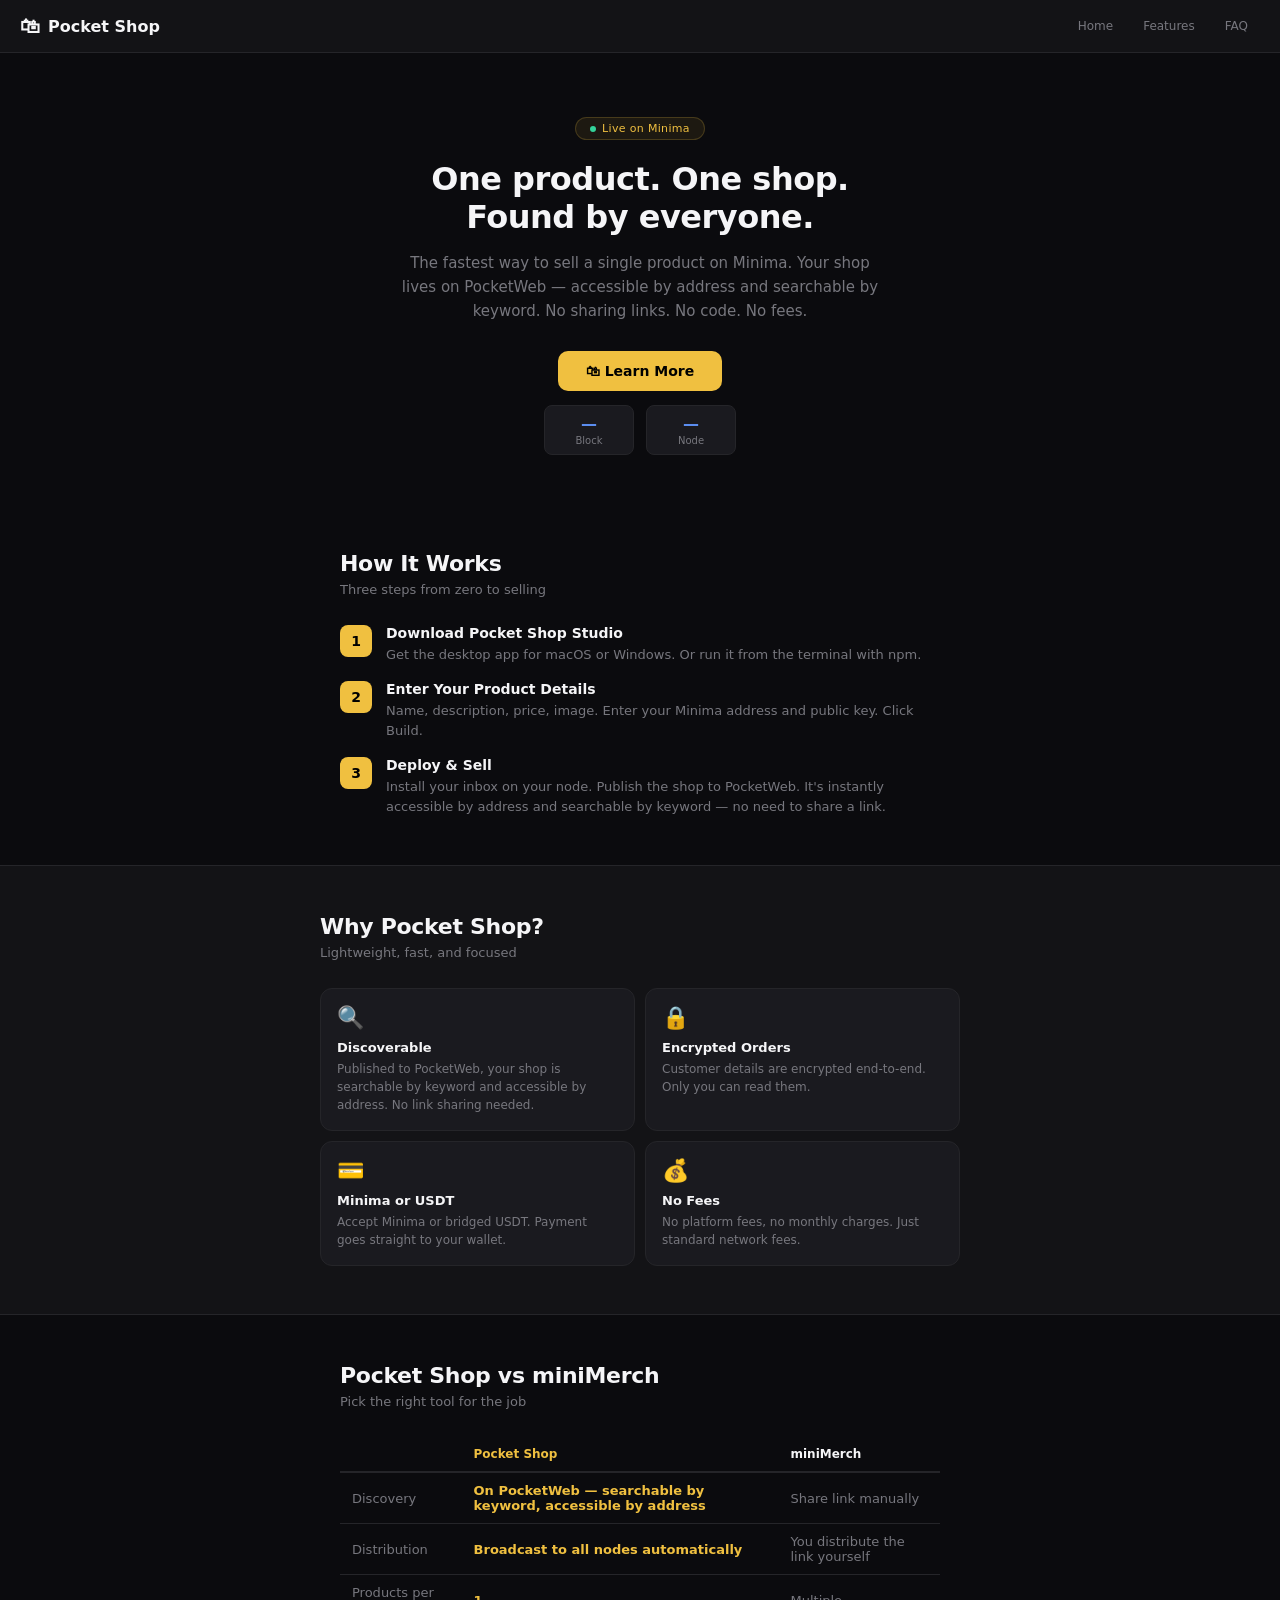
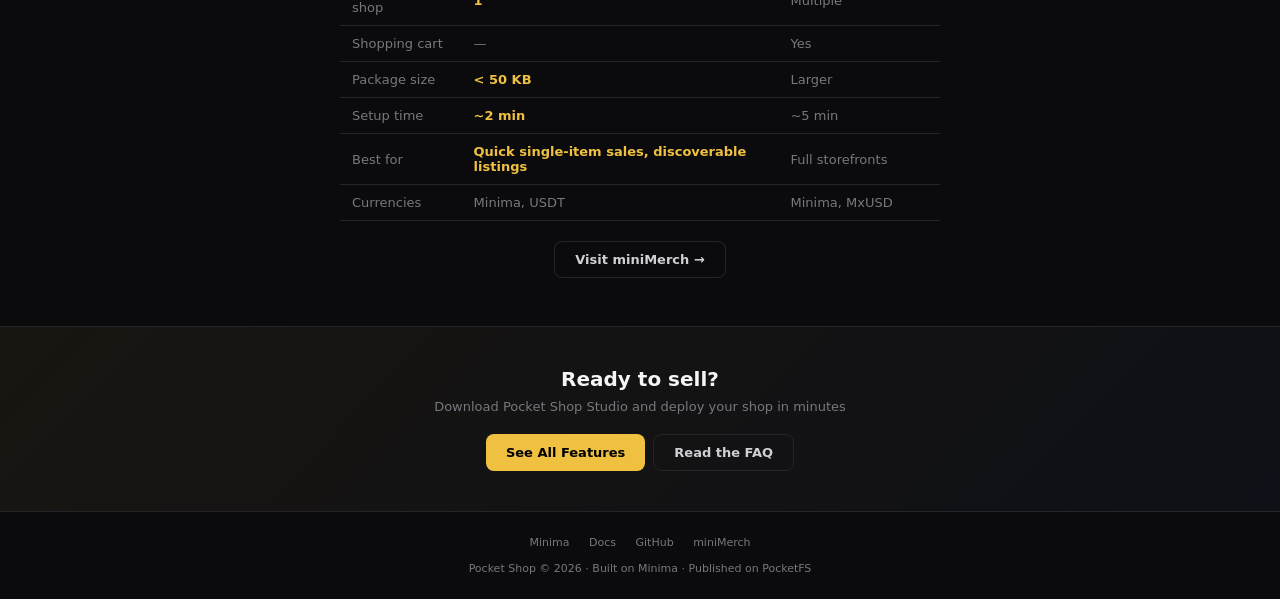
==== index.html @ c5159cd7 "Initial pocketshop.uk site Pocket Shop landing site with home, features, and FAQ pages. Dark theme m" ====
<html>
<head>
  <meta charset="UTF-8">
  <meta name="viewport" content="width=device-width, initial-scale=1.0">
  <title>Pocket Shop — Single-Product Shops on Minima</title>
  <script type="text/javascript" src="../../miniweb/mds.js"></script>
  <script type="text/javascript" src="../../miniweb/miniweb.js"></script>
  <link rel="stylesheet" href="../../miniweb/libs/jquery/jquery-ui-1.14.1/jquery-ui.css">
  <script type="text/javascript" src="../../miniweb/libs/jquery/jquery-3.7.1.min.js"></script>
  <script type="text/javascript" src="../../miniweb/libs/jquery/jquery-ui-1.14.1/jquery-ui.js"></script>
  <link rel="stylesheet" href="../../miniweb/fonts/fonts.css">
  <link rel="stylesheet" href="style.css">
</head>
<body>

<!-- Nav -->
<div class="nav">
  <div class="nav-brand">
    <span class="icon">🛍</span>
    <span>Pocket Shop</span>
  </div>
  <div class="nav-links">
    <a href="index.html">Home</a>
    <a href="features.html">Features</a>
    <a href="faq.html">FAQ</a>
  </div>
</div>

<!-- Hero -->
<div class="hero">
  <div class="hero-badge">
    <span class="hero-badge-dot"></span>
    <span>Live on Minima</span>
  </div>

  <h1>One product. One shop.<br>Found by everyone.</h1>

  <p>
    The fastest way to sell a single product on Minima.
    Your shop lives on PocketWeb — accessible by address and searchable by keyword.
    No sharing links. No code. No fees.
  </p>

  <a href="features.html" class="hero-cta">
    🛍 Learn More
  </a>

  <!-- Live node data -->
  <div class="node-bar">
    <div class="node-stat">
      <div class="node-val" id="stat-block">&mdash;</div>
      <div class="node-label">Block</div>
    </div>
    <div class="node-stat">
      <div class="node-val" id="stat-ver">&mdash;</div>
      <div class="node-label">Node</div>
    </div>
  </div>
</div>

<!-- How It Works -->
<div class="section">
  <div class="section-title">How It Works</div>
  <div class="section-sub">Three steps from zero to selling</div>

  <div class="steps">
    <div class="step">
      <div class="step-num">1</div>
      <div>
        <h3>Download Pocket Shop Studio</h3>
        <p>Get the desktop app for macOS or Windows. Or run it from the terminal with npm.</p>
      </div>
    </div>
    <div class="step">
      <div class="step-num">2</div>
      <div>
        <h3>Enter Your Product Details</h3>
        <p>Name, description, price, image. Enter your Minima address and public key. Click Build.</p>
      </div>
    </div>
    <div class="step">
      <div class="step-num">3</div>
      <div>
        <h3>Deploy &amp; Sell</h3>
        <p>Install your inbox on your node. Publish the shop to PocketWeb. It's instantly accessible by address and searchable by keyword — no need to share a link.</p>
      </div>
    </div>
  </div>
</div>

<!-- Features preview -->
<div class="section section-alt">
  <div class="section-inner">
    <div class="section-title">Why Pocket Shop?</div>
    <div class="section-sub">Lightweight, fast, and focused</div>

    <div class="features">
      <div class="feature">
        <div class="feature-icon">🔍</div>
        <h3>Discoverable</h3>
        <p>Published to PocketWeb, your shop is searchable by keyword and accessible by address. No link sharing needed.</p>
      </div>
      <div class="feature">
        <div class="feature-icon">🔒</div>
        <h3>Encrypted Orders</h3>
        <p>Customer details are encrypted end-to-end. Only you can read them.</p>
      </div>
      <div class="feature">
        <div class="feature-icon">💳</div>
        <h3>Minima or USDT</h3>
        <p>Accept Minima or bridged USDT. Payment goes straight to your wallet.</p>
      </div>
      <div class="feature">
        <div class="feature-icon">💰</div>
        <h3>No Fees</h3>
        <p>No platform fees, no monthly charges. Just standard network fees.</p>
      </div>
    </div>
  </div>
</div>

<!-- Pocket Shop vs miniMerch -->
<div class="section">
  <div class="section-title">Pocket Shop vs miniMerch</div>
  <div class="section-sub">Pick the right tool for the job</div>

  <table class="compare-table">
    <tr>
      <th></th>
      <th class="highlight">Pocket Shop</th>
      <th>miniMerch</th>
    </tr>
    <tr>
      <td>Discovery</td>
      <td class="highlight">On PocketWeb — searchable by keyword, accessible by address</td>
      <td>Share link manually</td>
    </tr>
    <tr>
      <td>Distribution</td>
      <td class="highlight">Broadcast to all nodes automatically</td>
      <td>You distribute the link yourself</td>
    </tr>
    <tr>
      <td>Products per shop</td>
      <td class="highlight">1</td>
      <td>Multiple</td>
    </tr>
    <tr>
      <td>Shopping cart</td>
      <td>&mdash;</td>
      <td>Yes</td>
    </tr>
    <tr>
      <td>Package size</td>
      <td class="highlight">&lt; 50 KB</td>
      <td>Larger</td>
    </tr>
    <tr>
      <td>Setup time</td>
      <td class="highlight">~2 min</td>
      <td>~5 min</td>
    </tr>
    <tr>
      <td>Best for</td>
      <td class="highlight">Quick single-item sales, discoverable listings</td>
      <td>Full storefronts</td>
    </tr>
    <tr>
      <td>Currencies</td>
      <td>Minima, USDT</td>
      <td>Minima, MxUSD</td>
    </tr>
  </table>

  <div class="btn-row" style="margin-top: 20px;">
    <a href="https://minimerch.info" class="btn btn-outline">Visit miniMerch &rarr;</a>
  </div>
</div>

<!-- CTA -->
<div class="cta-banner">
  <h2>Ready to sell?</h2>
  <p>Download Pocket Shop Studio and deploy your shop in minutes</p>
  <div class="btn-row">
    <a href="features.html" class="btn btn-gold">See All Features</a>
    <a href="faq.html" class="btn btn-outline">Read the FAQ</a>
  </div>
</div>

<!-- Footer -->
<div class="footer">
  <a href="https://minima.global" target="_blank">Minima</a>
  <a href="https://docs.minima.global" target="_blank">Docs</a>
  <a href="https://github.com/eurobuddha/pocketShop" target="_blank">GitHub</a>
  <a href="https://minimerch.info">miniMerch</a>
  <br><br>
  Pocket Shop &copy; 2026 &middot; Built on Minima &middot; Published on PocketFS
</div>

<script type="text/javascript">
  miniweb_Init();
  MDS.init(function(msg) {
    if (msg.event === "inited") {
      MDS.cmd("status", function(resp) {
        try {
          var r = resp.response;
          var block = r.chain ? r.chain.block : "\u2014";
          var ver = r.version ? r.version : "\u2014";
          document.getElementById("stat-block").textContent = block;
          document.getElementById("stat-ver").textContent = ver;
        } catch(e) {}
      });
    }
  });
</script>

</body>
</html>
---- style.css ----
/* Pocket Shop MiniSite — dark editorial aesthetic */

:root {
  --bg: #0b0b0e;
  --surface: #131316;
  --surface2: #1a1a1f;
  --border: #252529;
  --accent: #f0c040;
  --accent2: #e8a820;
  --green: #34d399;
  --blue: #5b8def;
  --text: #d0d0d4;
  --dim: #77777e;
  --heading: #f5f5f7;
  --radius: 12px;
}

* { margin: 0; padding: 0; box-sizing: border-box; }

body {
  font-family: Manrope, system-ui, sans-serif;
  background: var(--bg);
  color: var(--text);
  -webkit-font-smoothing: antialiased;
}

a { color: var(--accent); text-decoration: none; }
a:hover { color: var(--accent2); }

/* -- Animations -- */
@keyframes fadeUp {
  from { opacity: 0; transform: translateY(16px); }
  to   { opacity: 1; transform: translateY(0); }
}

/* -- Nav -- */
.nav {
  display: flex;
  align-items: center;
  justify-content: space-between;
  padding: 14px 20px;
  background: var(--surface);
  border-bottom: 1px solid var(--border);
  position: sticky;
  top: 0;
  z-index: 50;
}
.nav-brand {
  display: flex;
  align-items: center;
  gap: 8px;
  font-size: 16px;
  font-weight: 700;
  color: var(--heading);
}
.nav-brand .icon { font-size: 20px; }
.nav-links {
  display: flex;
  gap: 6px;
}
.nav-links a {
  padding: 5px 12px;
  border-radius: 6px;
  font-size: 12px;
  font-weight: 500;
  color: var(--dim);
  transition: all 120ms;
}
.nav-links a:hover {
  background: var(--surface2);
  color: var(--text);
}

/* -- Hero -- */
.hero {
  text-align: center;
  padding: 64px 20px 48px;
  animation: fadeUp 0.5s ease both;
}
.hero-badge {
  display: inline-flex;
  align-items: center;
  gap: 6px;
  padding: 4px 14px;
  border-radius: 20px;
  background: rgba(240,192,64,0.08);
  border: 1px solid rgba(240,192,64,0.2);
  font-size: 11px;
  color: var(--accent);
  letter-spacing: 0.03em;
  margin-bottom: 20px;
}
.hero-badge-dot {
  width: 6px; height: 6px;
  background: var(--green);
  border-radius: 50%;
  animation: pulse 2s ease infinite;
}
@keyframes pulse {
  0%,100% { opacity: 1; }
  50% { opacity: 0.3; }
}

.hero h1 {
  font-size: 32px;
  font-weight: 700;
  color: var(--heading);
  letter-spacing: -0.5px;
  line-height: 1.2;
  margin-bottom: 14px;
  animation: fadeUp 0.5s ease 0.1s both;
}
.hero p {
  font-size: 15px;
  color: var(--dim);
  line-height: 1.6;
  max-width: 480px;
  margin: 0 auto 28px;
  animation: fadeUp 0.5s ease 0.2s both;
}

.hero-cta {
  display: inline-flex;
  align-items: center;
  gap: 8px;
  padding: 12px 28px;
  border-radius: 10px;
  background: var(--accent);
  color: #000;
  font-size: 14px;
  font-weight: 700;
  transition: background 120ms;
  animation: fadeUp 0.5s ease 0.3s both;
}
.hero-cta:hover {
  background: var(--accent2);
  color: #000;
}

/* -- Section -- */
.section {
  padding: 48px 20px;
  max-width: 640px;
  margin: 0 auto;
}
.section-alt {
  background: var(--surface);
  max-width: none;
  border-top: 1px solid var(--border);
  border-bottom: 1px solid var(--border);
}
.section-alt .section-inner {
  max-width: 640px;
  margin: 0 auto;
}
.section-title {
  font-size: 22px;
  font-weight: 700;
  color: var(--heading);
  margin-bottom: 6px;
  letter-spacing: -0.3px;
}
.section-sub {
  font-size: 13px;
  color: var(--dim);
  margin-bottom: 28px;
}

/* -- Steps -- */
.steps {
  display: flex;
  flex-direction: column;
  gap: 16px;
}
.step {
  display: flex;
  gap: 14px;
  align-items: flex-start;
}
.step-num {
  width: 32px; height: 32px;
  border-radius: 8px;
  background: var(--accent);
  color: #000;
  font-size: 14px;
  font-weight: 800;
  display: flex;
  align-items: center;
  justify-content: center;
  flex-shrink: 0;
}
.step h3 {
  font-size: 14px;
  font-weight: 600;
  color: var(--heading);
  margin-bottom: 4px;
}
.step p {
  font-size: 13px;
  color: var(--dim);
  line-height: 1.55;
}

/* -- Feature cards -- */
.features {
  display: grid;
  grid-template-columns: 1fr 1fr;
  gap: 10px;
}
@media (max-width: 400px) {
  .features { grid-template-columns: 1fr; }
}
.feature {
  background: var(--surface2);
  border: 1px solid var(--border);
  border-radius: var(--radius);
  padding: 16px;
  transition: border-color 120ms;
}
.feature:hover { border-color: #3a3a40; }
.feature-icon {
  font-size: 22px;
  margin-bottom: 10px;
}
.feature h3 {
  font-size: 13px;
  font-weight: 600;
  color: var(--heading);
  margin-bottom: 5px;
}
.feature p {
  font-size: 12px;
  color: var(--dim);
  line-height: 1.5;
}

/* -- FAQ -- */
.faq-item {
  border-bottom: 1px solid var(--border);
}
.faq-q {
  display: flex;
  justify-content: space-between;
  align-items: center;
  padding: 14px 0;
  cursor: pointer;
  font-size: 13px;
  font-weight: 600;
  color: var(--heading);
  background: none;
  border: none;
  width: 100%;
  text-align: left;
  font-family: inherit;
}
.faq-q:hover { color: var(--accent); }
.faq-q .arrow {
  font-size: 16px;
  color: var(--dim);
  transition: transform 200ms;
}
.faq-item.open .arrow { transform: rotate(180deg); }
.faq-a {
  max-height: 0;
  overflow: hidden;
  transition: max-height 300ms ease;
}
.faq-item.open .faq-a {
  max-height: 200px;
}
.faq-a-inner {
  padding: 0 0 14px;
  font-size: 13px;
  color: var(--dim);
  line-height: 1.6;
}

/* -- CTA banner -- */
.cta-banner {
  text-align: center;
  padding: 40px 20px;
  background: linear-gradient(135deg, rgba(240,192,64,0.06), rgba(91,141,239,0.04));
  border-top: 1px solid var(--border);
}
.cta-banner h2 {
  font-size: 20px;
  color: var(--heading);
  margin-bottom: 8px;
}
.cta-banner p {
  font-size: 13px;
  color: var(--dim);
  margin-bottom: 20px;
}
.btn-row {
  display: flex;
  gap: 8px;
  justify-content: center;
  flex-wrap: wrap;
}
.btn {
  display: inline-flex;
  align-items: center;
  gap: 6px;
  padding: 10px 20px;
  border-radius: 8px;
  font-size: 13px;
  font-weight: 600;
  transition: all 120ms;
}
.btn-gold {
  background: var(--accent);
  color: #000;
}
.btn-gold:hover { background: var(--accent2); color: #000; }
.btn-outline {
  background: transparent;
  border: 1px solid var(--border);
  color: var(--text);
}
.btn-outline:hover {
  border-color: var(--accent);
  color: var(--accent);
}

/* -- Comparison table -- */
.compare-table {
  width: 100%;
  border-collapse: collapse;
  font-size: 13px;
  margin-top: 8px;
}
.compare-table th {
  text-align: left;
  padding: 10px 12px;
  font-weight: 600;
  color: var(--heading);
  border-bottom: 2px solid var(--border);
  font-size: 12px;
}
.compare-table td {
  padding: 10px 12px;
  border-bottom: 1px solid var(--border);
  color: var(--dim);
}
.compare-table tr:hover td {
  color: var(--text);
}
.compare-table .highlight {
  color: var(--accent);
  font-weight: 600;
}

/* -- Footer -- */
.footer {
  text-align: center;
  padding: 24px 20px;
  border-top: 1px solid var(--border);
  font-size: 11px;
  color: var(--dim);
}
.footer a { color: var(--dim); margin: 0 8px; }
.footer a:hover { color: var(--accent); }

/* -- Live node data -- */
.node-bar {
  display: flex;
  gap: 12px;
  justify-content: center;
  flex-wrap: wrap;
  margin-top: 14px;
}
.node-stat {
  background: var(--surface2);
  border: 1px solid var(--border);
  border-radius: 8px;
  padding: 8px 14px;
  text-align: center;
  min-width: 90px;
}
.node-val {
  font-size: 16px;
  font-weight: 700;
  color: var(--blue);
}
.node-label {
  font-size: 10px;
  color: var(--dim);
  margin-top: 2px;
}
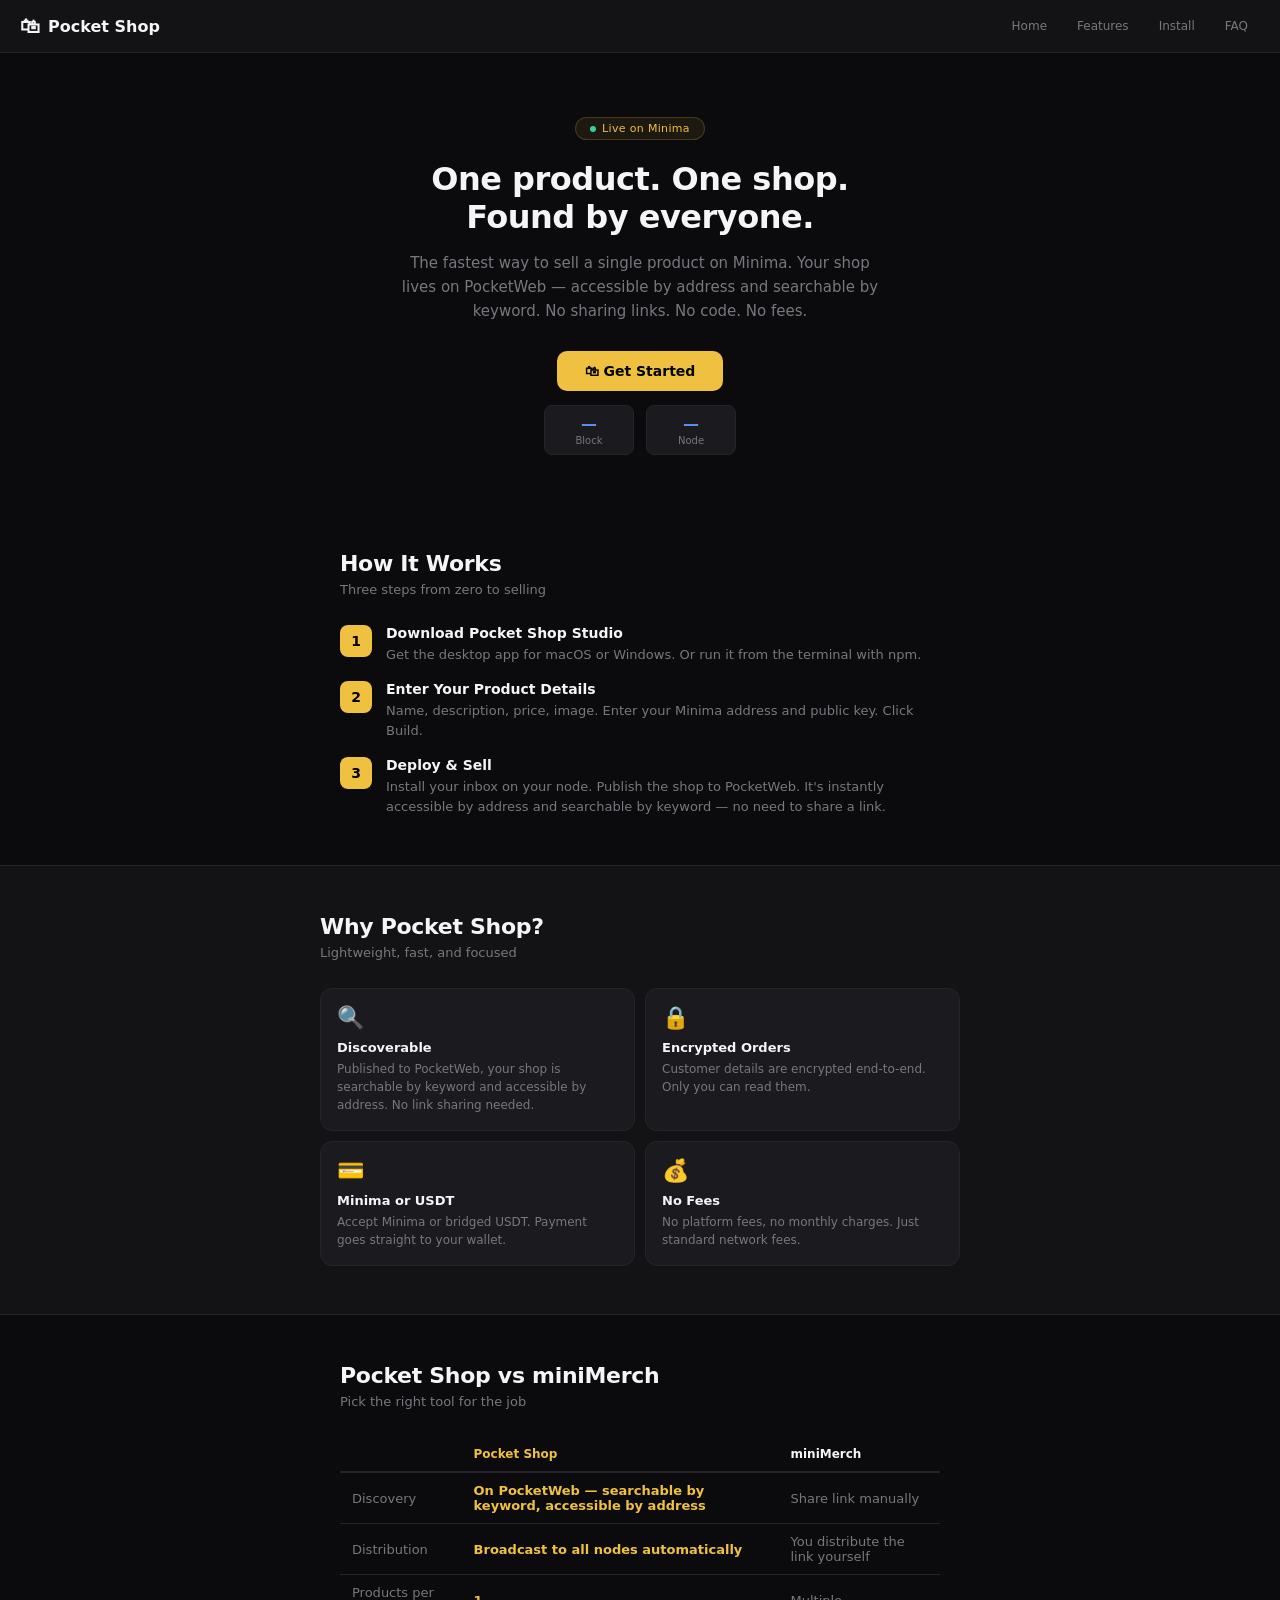
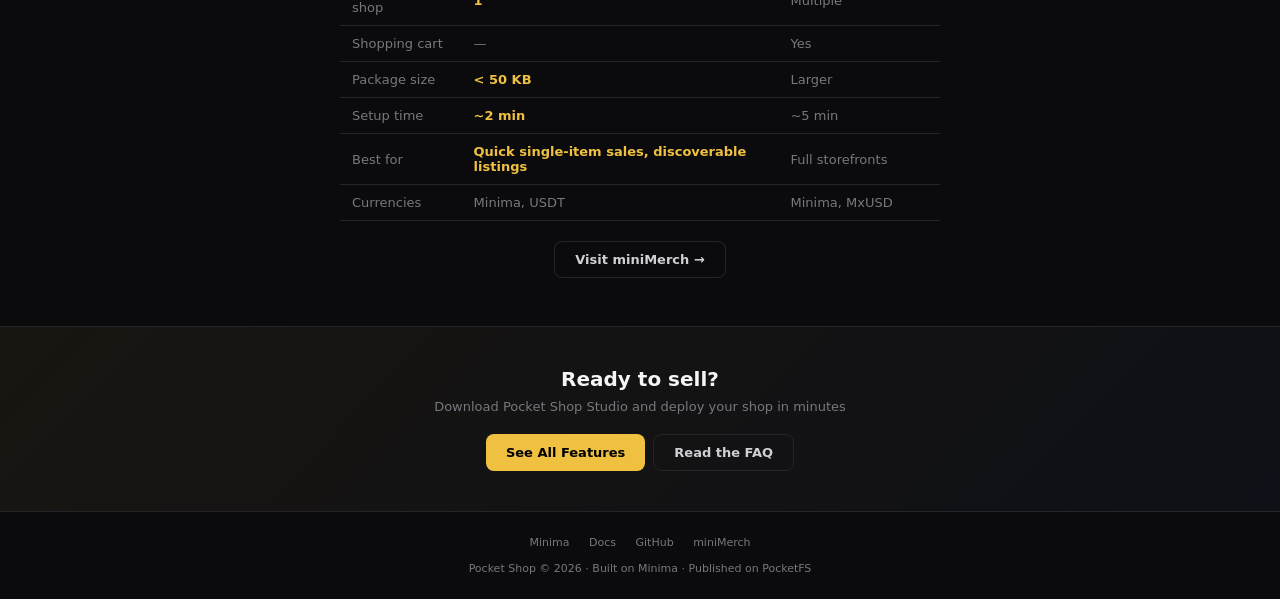
==== commit 44e24379: "Add install guide and update nav across all pages Install page covers node setup (mobile + desktop)," ====
--- a/index.html
+++ b/index.html
@@ -22,6 +22,7 @@
   <div class="nav-links">
     <a href="index.html">Home</a>
     <a href="features.html">Features</a>
+    <a href="install.html">Install</a>
     <a href="faq.html">FAQ</a>
   </div>
 </div>
@@ -41,8 +42,8 @@
     No sharing links. No code. No fees.
   </p>
 
-  <a href="features.html" class="hero-cta">
-    🛍 Learn More
+  <a href="install.html" class="hero-cta">
+    🛍 Get Started
   </a>
 
   <!-- Live node data -->
